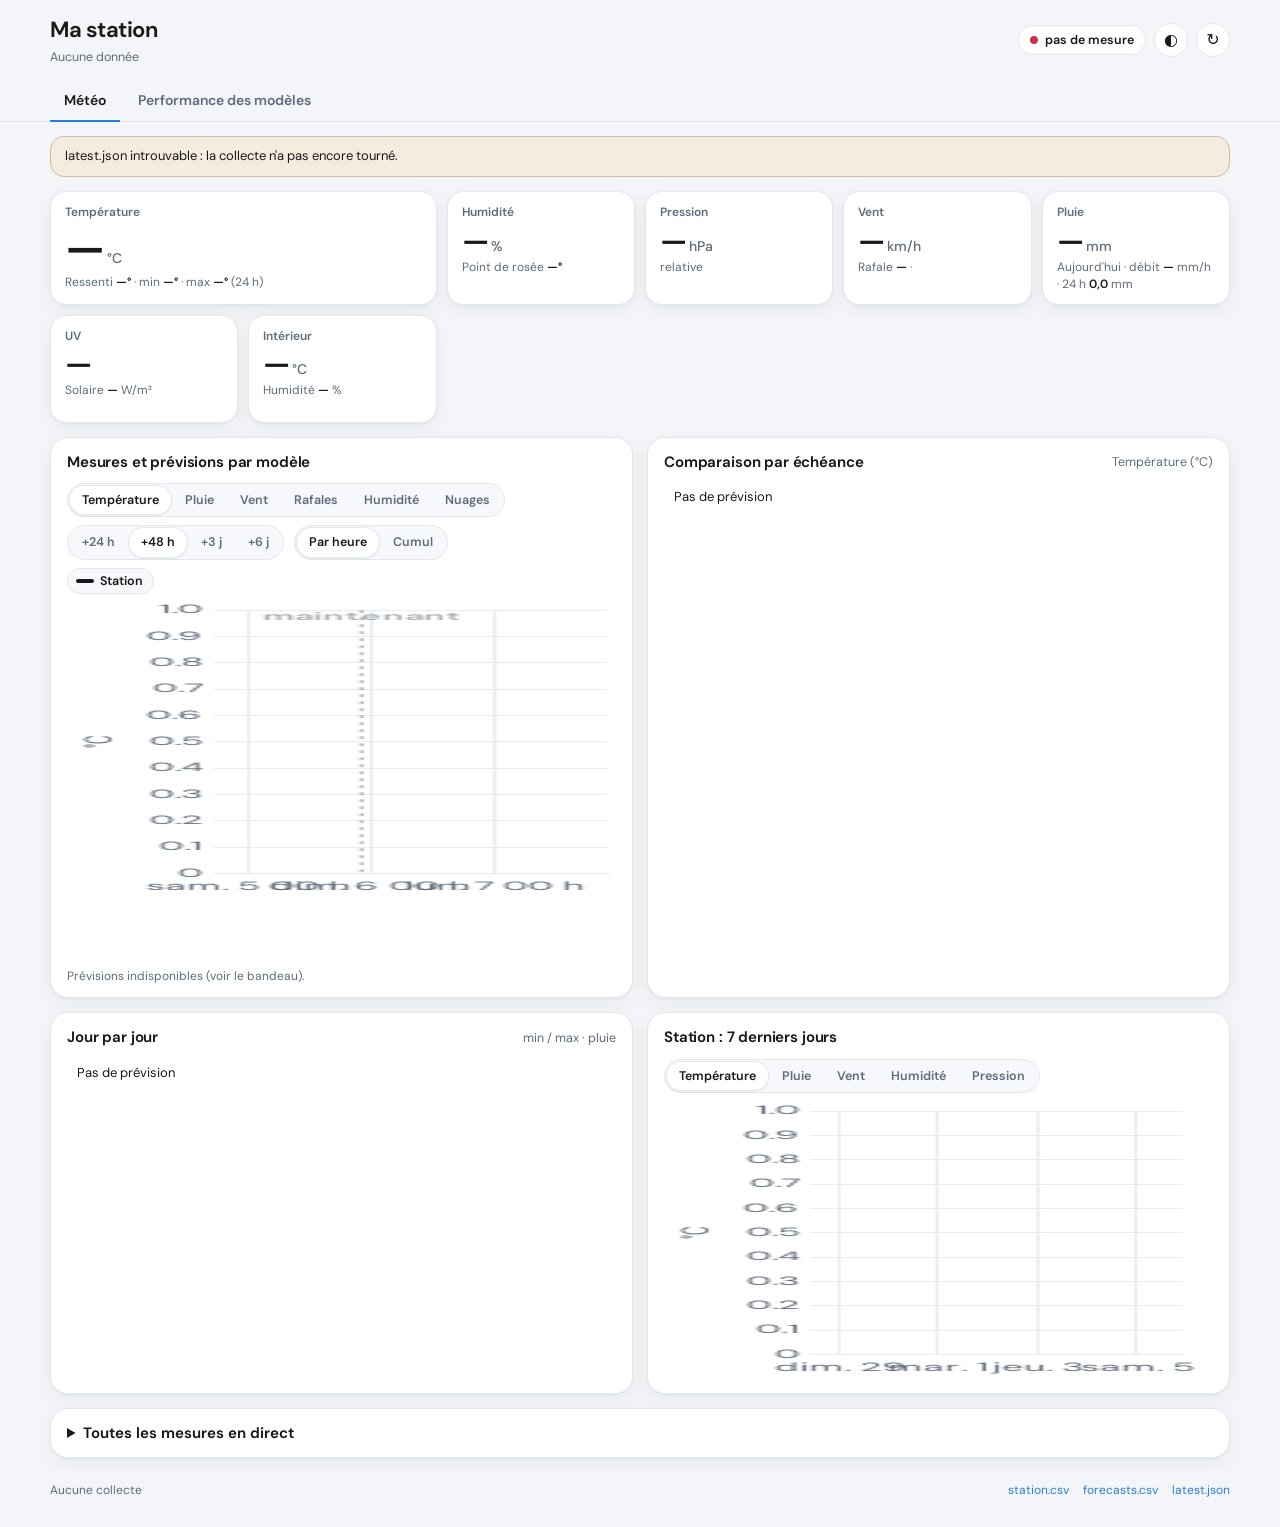
==== web/index.html @ ff3b0239 "Page web : station, prévisions par modèle et performance des modèles (v0.10.0) Collecte toutes les 3" ====
<!doctype html>
<html lang="fr">
<head>
<meta charset="utf-8">
<meta name="viewport" content="width=device-width, initial-scale=1">
<meta name="theme-color" content="#191919">
<title>Ecowidget · Station et modèles</title>
<link rel="stylesheet" href="style.css">
</head>
<body>
<header class="top">
  <div class="brand">
    <h1>Ma station</h1>
    <span class="sub" id="sub">chargement…</span>
  </div>
  <div class="tools">
    <span class="chip" id="age" title="Âge de la dernière mesure"><i class="dot"></i><span>—</span></span>
    <button class="icon-btn" id="theme" aria-label="Changer de thème" title="Clair / sombre / auto">◐</button>
    <button class="icon-btn" id="reload" aria-label="Actualiser" title="Actualiser">↻</button>
  </div>
</header>

<nav class="tabs" role="tablist">
  <button role="tab" id="tab-wx" aria-selected="true" aria-controls="view-wx">Météo</button>
  <button role="tab" id="tab-perf" aria-selected="false" aria-controls="view-perf">Performance des modèles</button>
</nav>

<main>
<!-- ───────────── Onglet Météo ───────────── -->
<section id="view-wx" role="tabpanel" aria-labelledby="tab-wx">
  <div id="notice" class="notice" hidden></div>

  <div class="kpis" id="kpis"></div>

  <div class="card">
    <div class="card-head">
      <h2>Mesures et prévisions par modèle</h2>
      <div class="seg" id="var-seg" role="group" aria-label="Grandeur"></div>
    </div>
    <div class="controls">
      <div class="seg" id="hz-seg" role="group" aria-label="Horizon">
        <button data-h="24">+24 h</button><button data-h="48" class="on">+48 h</button><button data-h="72">+3 j</button><button data-h="144">+6 j</button>
      </div>
      <div class="seg" id="mode-seg" role="group" aria-label="Affichage" hidden>
        <button data-m="hour" class="on">Par heure</button><button data-m="cum">Cumul</button>
      </div>
    </div>
    <div class="legend" id="legend" aria-label="Légende"></div>
    <div class="chart tall"><canvas id="c-main" role="img" aria-label="Graphique des mesures et des prévisions"></canvas></div>
    <p class="foot" id="main-foot"></p>
  </div>

  <div class="card">
    <div class="card-head"><h2>Comparaison par échéance</h2><span class="sub" id="tbl-sub"></span></div>
    <div class="scroll"><table class="tbl" id="t-lead"></table></div>
  </div>

  <div class="card">
    <div class="card-head"><h2>Jour par jour</h2><span class="sub">min / max · pluie</span></div>
    <div class="scroll"><table class="tbl" id="t-day"></table></div>
  </div>

  <div class="card">
    <div class="card-head"><h2>Station : 7 derniers jours</h2><div class="seg" id="hist-seg" role="group"></div></div>
    <div class="chart"><canvas id="c-hist" role="img" aria-label="Historique de la station"></canvas></div>
  </div>

  <details class="card raw">
    <summary>Toutes les mesures en direct</summary>
    <div class="scroll"><table class="tbl" id="t-raw"></table></div>
  </details>
</section>

<!-- ───────────── Onglet Performance ───────────── -->
<section id="view-perf" role="tabpanel" aria-labelledby="tab-perf" hidden>
  <div class="card">
    <div class="card-head">
      <h2>Qui prévoit le mieux ?</h2>
      <span class="sub" id="perf-span"></span>
    </div>
    <div class="controls wrap">
      <div class="seg" id="p-var" role="group" aria-label="Grandeur"><button data-v="temp" class="on">Température</button><button data-v="rain">Pluie</button></div>
      <div class="seg" id="p-ech" role="group" aria-label="Échéance"></div>
      <div class="seg" id="p-per" role="group" aria-label="Période">
        <button data-d="7">7 j</button><button data-d="30">30 j</button><button data-d="60" class="on">60 j</button><button data-d="9999">Tout</button>
      </div>
      <label class="check" id="tol-wrap" hidden><input type="checkbox" id="tol"> tolérance ±1 h</label>
    </div>
    <p class="verdict" id="verdict"></p>
    <div class="scroll"><table class="tbl rank" id="t-rank"></table></div>
    <p class="foot" id="rank-foot"></p>
  </div>

  <div class="card">
    <div class="card-head"><h2 id="pa-title">Au fil du temps</h2><div class="seg" id="p-met" role="group" aria-label="Indicateur"></div></div>
    <div class="legend" id="p-legend" aria-label="Légende"></div>
    <div class="chart"><canvas id="c-pa" role="img" aria-label="Évolution des performances"></canvas></div>
    <p class="foot" id="pa-foot"></p>
  </div>

  <div class="card">
    <div class="card-head"><h2 id="pb-title">—</h2></div>
    <div class="chart"><canvas id="c-pb" role="img" aria-label="Second graphique de performance"></canvas></div>
    <p class="foot" id="pb-foot"></p>
  </div>
</section>
</main>

<footer class="bottom">
  <span id="gen">—</span>
  <span class="links"><a href="data/station.csv" download>station.csv</a><a href="data/forecasts.csv" download>forecasts.csv</a><a href="data/latest.json" download>latest.json</a></span>
</footer>

<script src="vendor/chart.umd.js"></script>
<script src="app.js"></script>
</body>
</html>
---- web/style.css ----
@font-face { font-family: "DM Sans"; src: url("vendor/DMSans-Variable.ttf") format("truetype"); font-weight: 100 1000; font-display: swap; }

:root {
  color-scheme: light;
  --bg: #f3f5f8; --surface: #ffffff; --surface-2: #f6f8fb; --line: #e3e8ef; --grid: #e8ecf2;
  --tx: #191919; --t2: #5f6b7a; --accent: #257de0; --good: #0b8a3a; --warn: #b7791f; --bad: #c8374b;
  --obs: #191919;
  --s1: #257de0; --s2: #f47230; --s3: #00b894; --s4: #f2a600; --s5: #ee7fac; --s6: #008a17; --s7: #6a4ce2;
  --shadow: 0 1px 2px rgba(20,30,50,.05), 0 6px 20px rgba(20,30,50,.05);
}
@media (prefers-color-scheme: dark) {
  :root:where(:not([data-theme="light"])) {
    color-scheme: dark;
    --bg: #101214; --surface: #191919; --surface-2: #202326; --line: #2c3035; --grid: #2a2e33;
    --tx: #efefef; --t2: #9c9c9c; --accent: #338ced; --good: #3ccf6e; --warn: #e0a93b; --bad: #ff6b7d;
    --obs: #efefef;
    --s1: #338ced; --s2: #e76624; --s3: #00a888; --s4: #d28e05; --s5: #e24d8b; --s6: #0aac23; --s7: #9887ef;
    --shadow: 0 1px 2px rgba(0,0,0,.4), 0 8px 24px rgba(0,0,0,.25);
  }
}
:root[data-theme="dark"] {
  color-scheme: dark;
  --bg: #101214; --surface: #191919; --surface-2: #202326; --line: #2c3035; --grid: #2a2e33;
  --tx: #efefef; --t2: #9c9c9c; --accent: #338ced; --good: #3ccf6e; --warn: #e0a93b; --bad: #ff6b7d;
  --obs: #efefef;
  --s1: #338ced; --s2: #e76624; --s3: #00a888; --s4: #d28e05; --s5: #e24d8b; --s6: #0aac23; --s7: #9887ef;
  --shadow: 0 1px 2px rgba(0,0,0,.4), 0 8px 24px rgba(0,0,0,.25);
}

* { box-sizing: border-box; }
html { -webkit-text-size-adjust: 100%; }
body { margin: 0; background: var(--bg); color: var(--tx); font: 14px/1.45 "DM Sans", system-ui, -apple-system, "Segoe UI", Roboto, sans-serif; }
button { font: inherit; color: inherit; }
a { color: var(--accent); text-decoration: none; }
a:hover { text-decoration: underline; }

.top { display: flex; align-items: center; justify-content: space-between; gap: 12px; padding: 14px max(16px, calc((100vw - 1180px) / 2)) 6px; }
.brand h1 { margin: 0; font-size: 22px; letter-spacing: -.02em; font-weight: 650; }
.sub { color: var(--t2); font-size: 12.5px; }
.tools { display: flex; align-items: center; gap: 8px; }
.chip { white-space: nowrap; display: inline-flex; align-items: center; gap: 7px; padding: 5px 11px; border-radius: 999px; background: var(--surface); border: 1px solid var(--line); font-size: 12.5px; font-weight: 600; }
.dot { width: 8px; height: 8px; border-radius: 50%; background: var(--t2); }
.chip.ok .dot { background: var(--good); box-shadow: 0 0 0 3px color-mix(in srgb, var(--good) 22%, transparent); }
.chip.old .dot { background: var(--warn); }
.chip.bad .dot { background: var(--bad); }
.icon-btn { width: 34px; height: 34px; border-radius: 50%; border: 1px solid var(--line); background: var(--surface); cursor: pointer; font-size: 16px; line-height: 1; }
.icon-btn:hover { background: var(--surface-2); }

.tabs { display: flex; gap: 4px; padding: 8px max(16px, calc((100vw - 1180px) / 2)) 0; position: sticky; top: 0; z-index: 5; background: var(--bg); border-bottom: 1px solid var(--line); }
.tabs button { background: none; border: 0; padding: 10px 14px; cursor: pointer; font-weight: 600; color: var(--t2); border-bottom: 2px solid transparent; margin-bottom: -1px; }
.tabs button[aria-selected="true"] { color: var(--tx); border-bottom-color: var(--accent); }

main { padding: 14px max(16px, calc((100vw - 1180px) / 2)) 24px; display: grid; gap: 14px; }
section { display: grid; gap: 14px; min-width: 0; }
section[hidden] { display: none; }

.card { background: var(--surface); border: 1px solid var(--line); border-radius: 18px; padding: 14px 16px 12px; box-shadow: var(--shadow); min-width: 0; }
.card-head { display: flex; align-items: center; justify-content: space-between; gap: 10px; flex-wrap: wrap; margin-bottom: 8px; }
.card h2 { margin: 0; font-size: 15px; font-weight: 650; letter-spacing: -.01em; }
.notice { background: color-mix(in srgb, var(--warn) 14%, var(--surface)); border: 1px solid color-mix(in srgb, var(--warn) 40%, var(--line)); border-radius: 14px; padding: 10px 14px; font-size: 13px; }

.kpis { display: grid; grid-template-columns: repeat(auto-fill, minmax(168px, 1fr)); gap: 10px; }
.kpi { background: var(--surface); border: 1px solid var(--line); border-radius: 16px; padding: 12px 14px 10px; box-shadow: var(--shadow); position: relative; overflow: hidden; min-height: 108px; }
.kpi .lab { color: var(--t2); font-size: 12px; font-weight: 600; display: flex; justify-content: space-between; }
.kpi .val { font-size: 30px; font-weight: 650; letter-spacing: -.03em; margin-top: 2px; line-height: 1.1; }
.kpi .val small { font-size: 14px; font-weight: 500; color: var(--t2); margin-left: 3px; letter-spacing: 0; }
.kpi .det { color: var(--t2); font-size: 12px; margin-top: 2px; }
.kpi .det b { color: var(--tx); font-weight: 600; }
.kpi canvas { position: absolute; right: 8px; bottom: 6px; width: 84px; height: 30px; opacity: .9; }
.kpi.big { grid-column: span 2; }
.kpi.big .val { font-size: 44px; }
@media (max-width: 520px) { .kpi.big { grid-column: span 2; } }
.arrow { display: inline-block; transition: transform .3s; }

.seg { display: inline-flex; background: var(--surface-2); border: 1px solid var(--line); border-radius: 999px; padding: 2px; gap: 2px; flex-wrap: wrap; }
.seg button { border: 0; background: none; padding: 5px 12px; border-radius: 999px; cursor: pointer; font-size: 12.5px; font-weight: 600; color: var(--t2); }
.seg button.on { background: var(--surface); color: var(--tx); box-shadow: 0 0 0 1px var(--line), 0 1px 3px rgba(0,0,0,.12); }
.controls { display: flex; gap: 10px; align-items: center; margin: 2px 0 8px; }
.controls.wrap { flex-wrap: wrap; }
.check { font-size: 12.5px; color: var(--t2); display: inline-flex; gap: 6px; align-items: center; cursor: pointer; }

.legend { display: flex; flex-wrap: wrap; gap: 6px 10px; margin: 4px 0 6px; }
.legend button { display: inline-flex; align-items: center; gap: 6px; border: 1px solid var(--line); background: var(--surface-2); border-radius: 999px; padding: 3px 10px 3px 8px; cursor: pointer; font-size: 12.5px; font-weight: 600; }
.legend button i { width: 18px; height: 3px; border-radius: 2px; background: var(--c); display: inline-block; }
.legend button.off { opacity: .42; text-decoration: line-through; }
.legend button.fixed { cursor: default; }

.chart { position: relative; height: 280px; }
.chart.tall { height: 360px; }
.chart canvas { width: 100% !important; }
.foot { color: var(--t2); font-size: 12px; margin: 8px 0 0; }

.scroll { overflow-x: auto; -webkit-overflow-scrolling: touch; }
.tbl { border-collapse: collapse; width: 100%; font-variant-numeric: tabular-nums; font-size: 13px; }
.tbl th, .tbl td { padding: 7px 10px; text-align: right; border-bottom: 1px solid var(--line); white-space: nowrap; }
.tbl th:first-child, .tbl td:first-child { text-align: left; position: sticky; left: 0; background: var(--surface); }
.tbl thead th { color: var(--t2); font-size: 12px; font-weight: 600; }
.tbl tbody tr:last-child td { border-bottom: 0; }
.tbl .m { display: inline-flex; align-items: center; gap: 7px; font-weight: 600; }
.tbl .m i { width: 10px; height: 10px; border-radius: 3px; background: var(--c); }
.tbl td.best { color: var(--good); font-weight: 700; }
.tbl td.dim { color: var(--t2); }
.badge { font-size: 10.5px; font-weight: 700; padding: 1px 7px; border-radius: 999px; background: color-mix(in srgb, var(--accent) 16%, transparent); color: var(--accent); margin-left: 4px; }
.tbl tr.group td { background: var(--surface-2); color: var(--t2); font-size: 11.5px; font-weight: 700; text-transform: uppercase; letter-spacing: .04em; }
.tbl.rank td:first-child .rk { color: var(--t2); font-weight: 700; margin-right: 8px; display: inline-block; width: 14px; }

.verdict { margin: 4px 0 10px; font-size: 14.5px; }
.verdict b { font-weight: 700; }
.raw summary { cursor: pointer; font-weight: 650; font-size: 15px; }
.raw[open] summary { margin-bottom: 8px; }

.bottom { display: flex; justify-content: space-between; gap: 12px; flex-wrap: wrap; padding: 0 max(16px, calc((100vw - 1180px) / 2)) 28px; color: var(--t2); font-size: 12px; }
.links { display: flex; gap: 14px; }

@media (min-width: 900px) {
  #view-wx { grid-template-columns: 1fr 1fr; }
  #view-wx > .notice, #view-wx > .kpis, #view-wx > .card:nth-of-type(1), #view-wx > .raw { grid-column: 1 / -1; }
  #view-perf { grid-template-columns: 1fr 1fr; }
  #view-perf > .card:first-child { grid-column: 1 / -1; }
}
@media (max-width: 600px) {
  .chart.tall { height: 300px; }
  .kpi .val { font-size: 26px; }
  .kpi.big .val { font-size: 38px; }
}
@media (prefers-reduced-motion: reduce) { * { transition: none !important; } }
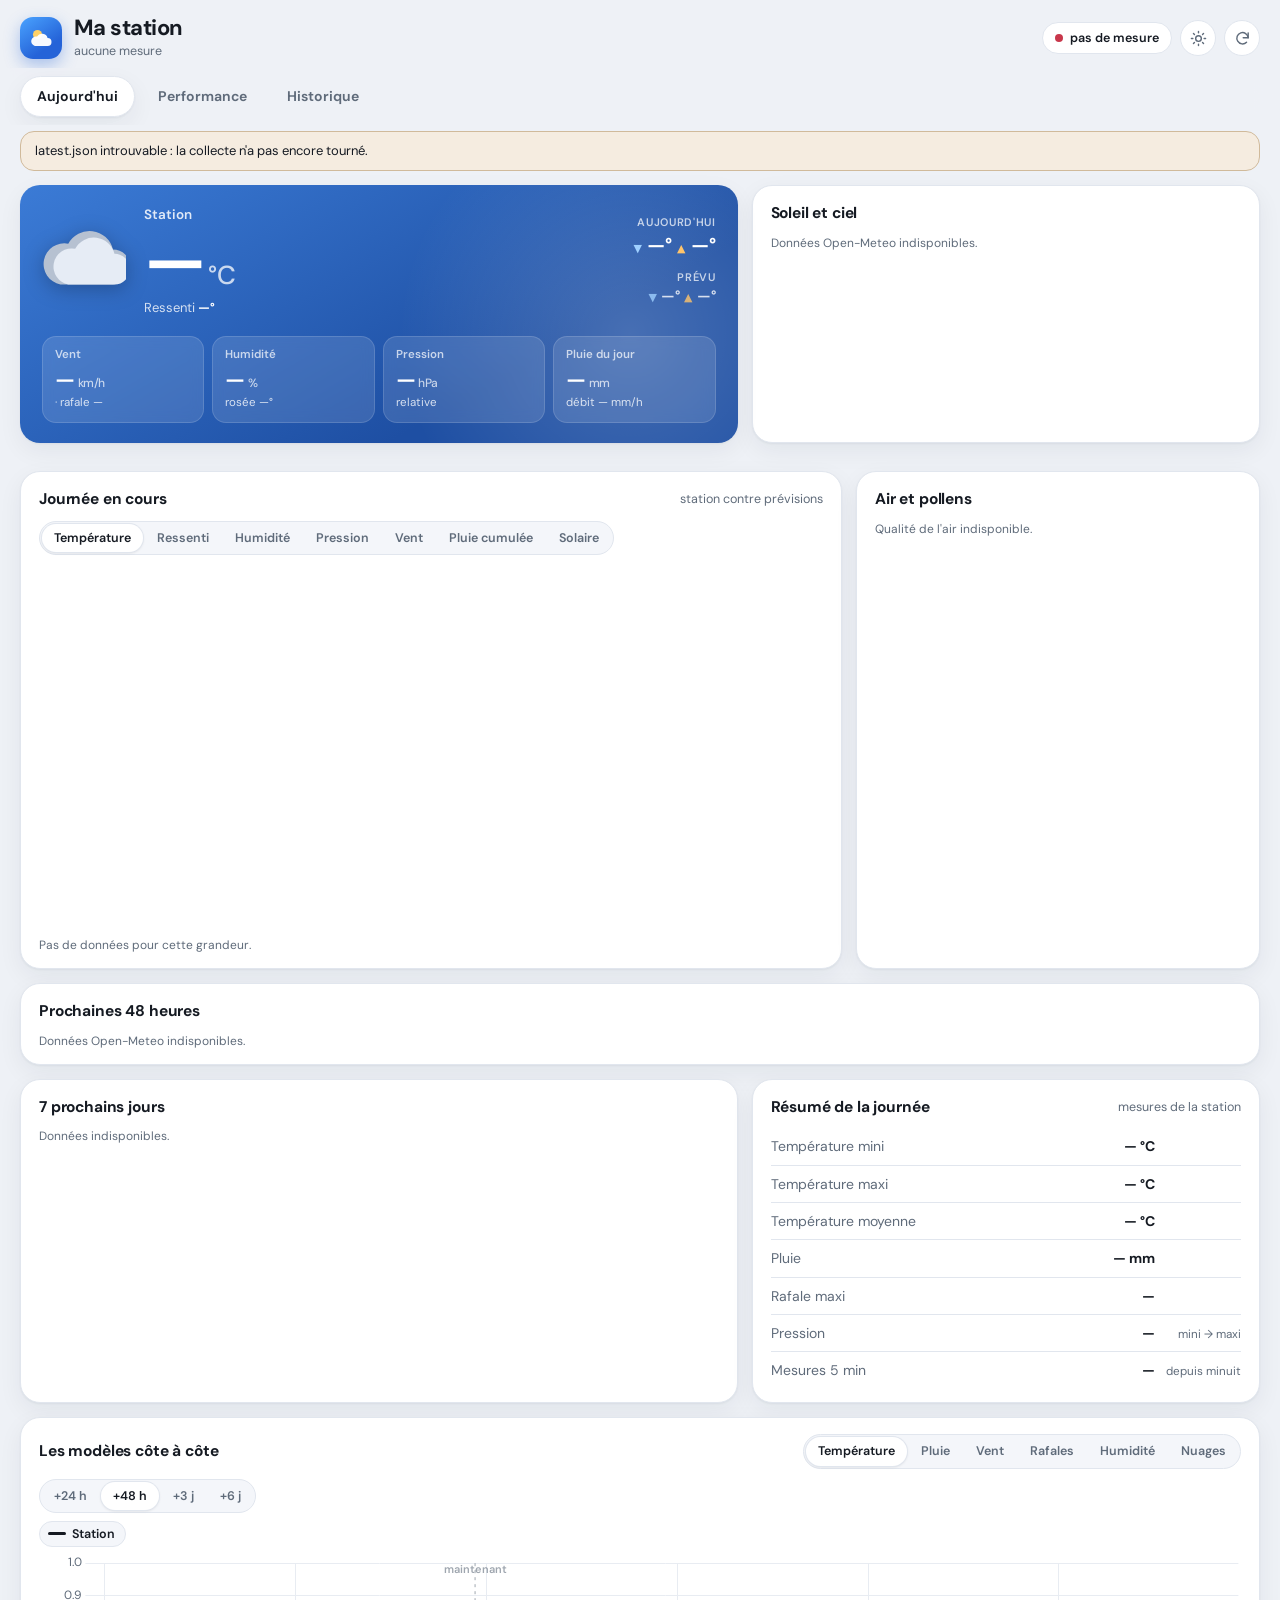
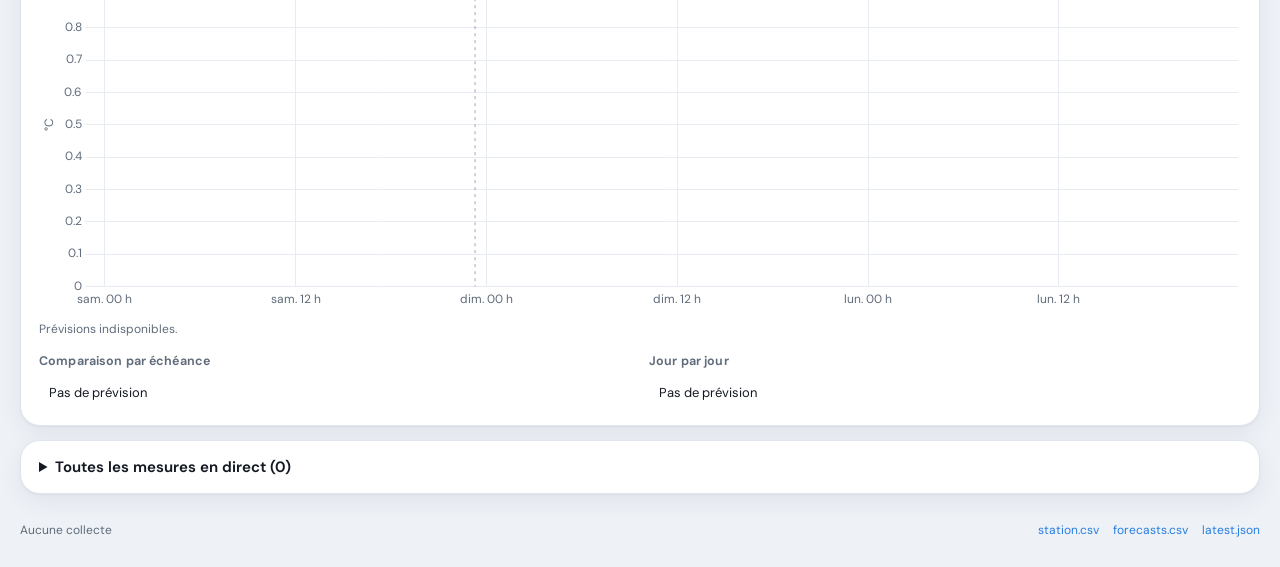
==== commit be890097: "Page web v2 : 3 onglets (Aujourd'hui, Performance, Historique) et collecte enrichie Open-Meteo compl" ====
--- a/web/index.html
+++ b/web/index.html
@@ -2,108 +2,36 @@
 <html lang="fr">
 <head>
 <meta charset="utf-8">
-<meta name="viewport" content="width=device-width, initial-scale=1">
-<meta name="theme-color" content="#191919">
-<title>Ecowidget · Station et modèles</title>
+<meta name="viewport" content="width=device-width, initial-scale=1, viewport-fit=cover">
+<meta name="theme-color" content="#101214">
+<title>Ma station · Météo</title>
+<link rel="icon" href="data:image/svg+xml,%3Csvg xmlns='http://www.w3.org/2000/svg' viewBox='0 0 32 32'%3E%3Crect width='32' height='32' rx='9' fill='%23338ced'/%3E%3Ccircle cx='12' cy='13' r='5' fill='%23ffd166'/%3E%3Cpath d='M9 23h14a4 4 0 0 0 0-8 6 6 0 0 0-11-1.5A4.5 4.5 0 0 0 9 23z' fill='%23fff'/%3E%3C/svg%3E">
 <link rel="stylesheet" href="style.css">
 </head>
 <body>
 <header class="top">
   <div class="brand">
-    <h1>Ma station</h1>
-    <span class="sub" id="sub">chargement…</span>
+    <span class="logo" aria-hidden="true"><svg viewBox="0 0 32 32" width="28" height="28"><circle cx="12" cy="12" r="5.2" fill="#ffd166"/><path d="M9 25h14.5a4.5 4.5 0 0 0 0-9 6.5 6.5 0 0 0-12-1.6A5.3 5.3 0 0 0 9 25z" fill="#fff" opacity=".96"/></svg></span>
+    <div><h1>Ma station</h1><span class="sub" id="sub">chargement…</span></div>
   </div>
   <div class="tools">
     <span class="chip" id="age" title="Âge de la dernière mesure"><i class="dot"></i><span>—</span></span>
-    <button class="icon-btn" id="theme" aria-label="Changer de thème" title="Clair / sombre / auto">◐</button>
-    <button class="icon-btn" id="reload" aria-label="Actualiser" title="Actualiser">↻</button>
+    <button class="icon-btn" id="theme" aria-label="Changer de thème" title="Clair / sombre / auto"><svg viewBox="0 0 24 24" width="17" height="17" fill="none" stroke="currentColor" stroke-width="2" stroke-linecap="round"><circle cx="12" cy="12" r="4"/><path d="M12 2v2M12 20v2M4.9 4.9l1.4 1.4M17.7 17.7l1.4 1.4M2 12h2M20 12h2M4.9 19.1l1.4-1.4M17.7 6.3l1.4-1.4"/></svg></button>
+    <button class="icon-btn" id="reload" aria-label="Actualiser" title="Actualiser"><svg viewBox="0 0 24 24" width="17" height="17" fill="none" stroke="currentColor" stroke-width="2" stroke-linecap="round" stroke-linejoin="round"><path d="M20 11a8 8 0 1 0-2.3 6.3"/><path d="M20 4v7h-7"/></svg></button>
   </div>
 </header>
 
-<nav class="tabs" role="tablist">
-  <button role="tab" id="tab-wx" aria-selected="true" aria-controls="view-wx">Météo</button>
-  <button role="tab" id="tab-perf" aria-selected="false" aria-controls="view-perf">Performance des modèles</button>
+<nav class="tabs" role="tablist" aria-label="Sections">
+  <button role="tab" id="tab-today" aria-selected="true" aria-controls="view-today">Aujourd'hui</button>
+  <button role="tab" id="tab-perf" aria-selected="false" aria-controls="view-perf">Performance</button>
+  <button role="tab" id="tab-hist" aria-selected="false" aria-controls="view-hist">Historique</button>
 </nav>
 
 <main>
-<!-- ───────────── Onglet Météo ───────────── -->
-<section id="view-wx" role="tabpanel" aria-labelledby="tab-wx">
   <div id="notice" class="notice" hidden></div>
-
-  <div class="kpis" id="kpis"></div>
-
-  <div class="card">
-    <div class="card-head">
-      <h2>Mesures et prévisions par modèle</h2>
-      <div class="seg" id="var-seg" role="group" aria-label="Grandeur"></div>
-    </div>
-    <div class="controls">
-      <div class="seg" id="hz-seg" role="group" aria-label="Horizon">
-        <button data-h="24">+24 h</button><button data-h="48" class="on">+48 h</button><button data-h="72">+3 j</button><button data-h="144">+6 j</button>
-      </div>
-      <div class="seg" id="mode-seg" role="group" aria-label="Affichage" hidden>
-        <button data-m="hour" class="on">Par heure</button><button data-m="cum">Cumul</button>
-      </div>
-    </div>
-    <div class="legend" id="legend" aria-label="Légende"></div>
-    <div class="chart tall"><canvas id="c-main" role="img" aria-label="Graphique des mesures et des prévisions"></canvas></div>
-    <p class="foot" id="main-foot"></p>
-  </div>
-
-  <div class="card">
-    <div class="card-head"><h2>Comparaison par échéance</h2><span class="sub" id="tbl-sub"></span></div>
-    <div class="scroll"><table class="tbl" id="t-lead"></table></div>
-  </div>
-
-  <div class="card">
-    <div class="card-head"><h2>Jour par jour</h2><span class="sub">min / max · pluie</span></div>
-    <div class="scroll"><table class="tbl" id="t-day"></table></div>
-  </div>
-
-  <div class="card">
-    <div class="card-head"><h2>Station : 7 derniers jours</h2><div class="seg" id="hist-seg" role="group"></div></div>
-    <div class="chart"><canvas id="c-hist" role="img" aria-label="Historique de la station"></canvas></div>
-  </div>
-
-  <details class="card raw">
-    <summary>Toutes les mesures en direct</summary>
-    <div class="scroll"><table class="tbl" id="t-raw"></table></div>
-  </details>
-</section>
-
-<!-- ───────────── Onglet Performance ───────────── -->
-<section id="view-perf" role="tabpanel" aria-labelledby="tab-perf" hidden>
-  <div class="card">
-    <div class="card-head">
-      <h2>Qui prévoit le mieux ?</h2>
-      <span class="sub" id="perf-span"></span>
-    </div>
-    <div class="controls wrap">
-      <div class="seg" id="p-var" role="group" aria-label="Grandeur"><button data-v="temp" class="on">Température</button><button data-v="rain">Pluie</button></div>
-      <div class="seg" id="p-ech" role="group" aria-label="Échéance"></div>
-      <div class="seg" id="p-per" role="group" aria-label="Période">
-        <button data-d="7">7 j</button><button data-d="30">30 j</button><button data-d="60" class="on">60 j</button><button data-d="9999">Tout</button>
-      </div>
-      <label class="check" id="tol-wrap" hidden><input type="checkbox" id="tol"> tolérance ±1 h</label>
-    </div>
-    <p class="verdict" id="verdict"></p>
-    <div class="scroll"><table class="tbl rank" id="t-rank"></table></div>
-    <p class="foot" id="rank-foot"></p>
-  </div>
-
-  <div class="card">
-    <div class="card-head"><h2 id="pa-title">Au fil du temps</h2><div class="seg" id="p-met" role="group" aria-label="Indicateur"></div></div>
-    <div class="legend" id="p-legend" aria-label="Légende"></div>
-    <div class="chart"><canvas id="c-pa" role="img" aria-label="Évolution des performances"></canvas></div>
-    <p class="foot" id="pa-foot"></p>
-  </div>
-
-  <div class="card">
-    <div class="card-head"><h2 id="pb-title">—</h2></div>
-    <div class="chart"><canvas id="c-pb" role="img" aria-label="Second graphique de performance"></canvas></div>
-    <p class="foot" id="pb-foot"></p>
-  </div>
-</section>
+  <section id="view-today" class="grid" role="tabpanel" aria-labelledby="tab-today"></section>
+  <section id="view-perf" class="grid" role="tabpanel" aria-labelledby="tab-perf" hidden></section>
+  <section id="view-hist" class="grid" role="tabpanel" aria-labelledby="tab-hist" hidden></section>
 </main>
 
 <footer class="bottom">
@@ -112,6 +40,10 @@
 </footer>
 
 <script src="vendor/chart.umd.js"></script>
-<script src="app.js"></script>
+<script src="core.js"></script>
+<script src="today.js"></script>
+<script src="perf.js"></script>
+<script src="history.js"></script>
+<script src="boot.js"></script>
 </body>
 </html>
--- a/web/style.css
+++ b/web/style.css
@@ -2,125 +2,204 @@
 
 :root {
   color-scheme: light;
-  --bg: #f3f5f8; --surface: #ffffff; --surface-2: #f6f8fb; --line: #e3e8ef; --grid: #e8ecf2;
-  --tx: #191919; --t2: #5f6b7a; --accent: #257de0; --good: #0b8a3a; --warn: #b7791f; --bad: #c8374b;
-  --obs: #191919;
+  --bg: #eef1f6; --surface: #ffffff; --surface-2: #f4f6fa; --line: #e1e6ee; --grid: #e8ecf2;
+  --tx: #151a22; --t2: #5f6b7a; --accent: #257de0; --good: #0b8a3a; --warn: #b7791f; --bad: #c8374b;
+  --obs: #151a22;
   --s1: #257de0; --s2: #f47230; --s3: #00b894; --s4: #f2a600; --s5: #ee7fac; --s6: #008a17; --s7: #6a4ce2;
-  --shadow: 0 1px 2px rgba(20,30,50,.05), 0 6px 20px rgba(20,30,50,.05);
+  --shadow: 0 1px 2px rgba(20,30,50,.05), 0 8px 24px rgba(20,30,50,.06);
+  --r: 20px;
 }
 @media (prefers-color-scheme: dark) {
   :root:where(:not([data-theme="light"])) {
     color-scheme: dark;
-    --bg: #101214; --surface: #191919; --surface-2: #202326; --line: #2c3035; --grid: #2a2e33;
-    --tx: #efefef; --t2: #9c9c9c; --accent: #338ced; --good: #3ccf6e; --warn: #e0a93b; --bad: #ff6b7d;
-    --obs: #efefef;
+    --bg: #0d0f12; --surface: #171a1e; --surface-2: #1f2328; --line: #2a2f35; --grid: #262b31;
+    --tx: #eef0f3; --t2: #98a1ad; --accent: #338ced; --good: #3ccf6e; --warn: #e0a93b; --bad: #ff6b7d; --obs: #f2f4f7;
     --s1: #338ced; --s2: #e76624; --s3: #00a888; --s4: #d28e05; --s5: #e24d8b; --s6: #0aac23; --s7: #9887ef;
-    --shadow: 0 1px 2px rgba(0,0,0,.4), 0 8px 24px rgba(0,0,0,.25);
+    --shadow: 0 1px 2px rgba(0,0,0,.4), 0 10px 30px rgba(0,0,0,.28);
   }
 }
 :root[data-theme="dark"] {
   color-scheme: dark;
-  --bg: #101214; --surface: #191919; --surface-2: #202326; --line: #2c3035; --grid: #2a2e33;
-  --tx: #efefef; --t2: #9c9c9c; --accent: #338ced; --good: #3ccf6e; --warn: #e0a93b; --bad: #ff6b7d;
-  --obs: #efefef;
+  --bg: #0d0f12; --surface: #171a1e; --surface-2: #1f2328; --line: #2a2f35; --grid: #262b31;
+  --tx: #eef0f3; --t2: #98a1ad; --accent: #338ced; --good: #3ccf6e; --warn: #e0a93b; --bad: #ff6b7d; --obs: #f2f4f7;
   --s1: #338ced; --s2: #e76624; --s3: #00a888; --s4: #d28e05; --s5: #e24d8b; --s6: #0aac23; --s7: #9887ef;
-  --shadow: 0 1px 2px rgba(0,0,0,.4), 0 8px 24px rgba(0,0,0,.25);
+  --shadow: 0 1px 2px rgba(0,0,0,.4), 0 10px 30px rgba(0,0,0,.28);
 }
 
 * { box-sizing: border-box; }
-html { -webkit-text-size-adjust: 100%; }
-body { margin: 0; background: var(--bg); color: var(--tx); font: 14px/1.45 "DM Sans", system-ui, -apple-system, "Segoe UI", Roboto, sans-serif; }
+html { -webkit-text-size-adjust: 100%; scroll-behavior: smooth; }
+body { margin: 0; background: var(--bg); color: var(--tx); font: 14px/1.45 "DM Sans", system-ui, -apple-system, "Segoe UI", Roboto, sans-serif; padding-bottom: env(safe-area-inset-bottom); }
 button { font: inherit; color: inherit; }
-a { color: var(--accent); text-decoration: none; }
-a:hover { text-decoration: underline; }
-
-.top { display: flex; align-items: center; justify-content: space-between; gap: 12px; padding: 14px max(16px, calc((100vw - 1180px) / 2)) 6px; }
-.brand h1 { margin: 0; font-size: 22px; letter-spacing: -.02em; font-weight: 650; }
+a { color: var(--accent); text-decoration: none; } a:hover { text-decoration: underline; }
+h3 { margin: 14px 0 6px; font-size: 12.5px; font-weight: 650; color: var(--t2); letter-spacing: .01em; }
+code { background: var(--surface-2); padding: 1px 6px; border-radius: 6px; font-size: 12.5px; }
+.dim { color: var(--t2); } small { color: var(--t2); }
+.lab { color: var(--t2); font-size: 12px; font-weight: 600; }
 .sub { color: var(--t2); font-size: 12.5px; }
+:root { --pad: max(16px, calc((100vw - 1240px) / 2)); }
+
+/* ───────── En-tête & onglets ───────── */
+.top { display: flex; align-items: center; justify-content: space-between; gap: 12px; padding: 16px var(--pad) 8px; padding-top: max(16px, env(safe-area-inset-top)); }
+.brand { display: flex; align-items: center; gap: 12px; min-width: 0; }
+.brand h1 { margin: 0; font-size: 22px; letter-spacing: -.025em; font-weight: 700; line-height: 1.1; }
+.brand > div { min-width: 0; } .brand .sub { display: block; margin-top: 2px; white-space: nowrap; overflow: hidden; text-overflow: ellipsis; }
+.logo { width: 42px; height: 42px; border-radius: 13px; display: grid; place-items: center; background: linear-gradient(145deg, #4aa3ff, #2563d8 70%); box-shadow: 0 6px 16px rgba(37,99,216,.35); flex: none; }
 .tools { display: flex; align-items: center; gap: 8px; }
-.chip { white-space: nowrap; display: inline-flex; align-items: center; gap: 7px; padding: 5px 11px; border-radius: 999px; background: var(--surface); border: 1px solid var(--line); font-size: 12.5px; font-weight: 600; }
+.chip { white-space: nowrap; display: inline-flex; align-items: center; gap: 7px; padding: 6px 12px; border-radius: 999px; background: var(--surface); border: 1px solid var(--line); font-size: 12.5px; font-weight: 600; }
 .dot { width: 8px; height: 8px; border-radius: 50%; background: var(--t2); }
 .chip.ok .dot { background: var(--good); box-shadow: 0 0 0 3px color-mix(in srgb, var(--good) 22%, transparent); }
-.chip.old .dot { background: var(--warn); }
-.chip.bad .dot { background: var(--bad); }
-.icon-btn { width: 34px; height: 34px; border-radius: 50%; border: 1px solid var(--line); background: var(--surface); cursor: pointer; font-size: 16px; line-height: 1; }
-.icon-btn:hover { background: var(--surface-2); }
-
-.tabs { display: flex; gap: 4px; padding: 8px max(16px, calc((100vw - 1180px) / 2)) 0; position: sticky; top: 0; z-index: 5; background: var(--bg); border-bottom: 1px solid var(--line); }
-.tabs button { background: none; border: 0; padding: 10px 14px; cursor: pointer; font-weight: 600; color: var(--t2); border-bottom: 2px solid transparent; margin-bottom: -1px; }
-.tabs button[aria-selected="true"] { color: var(--tx); border-bottom-color: var(--accent); }
-
-main { padding: 14px max(16px, calc((100vw - 1180px) / 2)) 24px; display: grid; gap: 14px; }
-section { display: grid; gap: 14px; min-width: 0; }
-section[hidden] { display: none; }
-
-.card { background: var(--surface); border: 1px solid var(--line); border-radius: 18px; padding: 14px 16px 12px; box-shadow: var(--shadow); min-width: 0; }
-.card-head { display: flex; align-items: center; justify-content: space-between; gap: 10px; flex-wrap: wrap; margin-bottom: 8px; }
-.card h2 { margin: 0; font-size: 15px; font-weight: 650; letter-spacing: -.01em; }
+.chip.old .dot { background: var(--warn); } .chip.bad .dot { background: var(--bad); }
+.icon-btn { width: 36px; height: 36px; border-radius: 50%; border: 1px solid var(--line); background: var(--surface); cursor: pointer; display: grid; place-items: center; color: var(--t2); }
+.icon-btn:hover { background: var(--surface-2); color: var(--tx); }
+
+.tabs { display: flex; gap: 6px; padding: 8px var(--pad); position: sticky; top: 0; z-index: 10; background: color-mix(in srgb, var(--bg) 88%, transparent); backdrop-filter: blur(12px); -webkit-backdrop-filter: blur(12px); overflow-x: auto; scrollbar-width: none; }
+.tabs::-webkit-scrollbar { display: none; }
+.tabs button { background: none; border: 1px solid transparent; padding: 9px 16px; cursor: pointer; font-weight: 650; color: var(--t2); border-radius: 999px; white-space: nowrap; }
+.tabs button:hover { color: var(--tx); }
+.tabs button[aria-selected="true"] { color: var(--tx); background: var(--surface); border-color: var(--line); box-shadow: var(--shadow); }
+
+main { padding: 6px var(--pad) 28px; display: grid; gap: 14px; }
 .notice { background: color-mix(in srgb, var(--warn) 14%, var(--surface)); border: 1px solid color-mix(in srgb, var(--warn) 40%, var(--line)); border-radius: 14px; padding: 10px 14px; font-size: 13px; }
-
-.kpis { display: grid; grid-template-columns: repeat(auto-fill, minmax(168px, 1fr)); gap: 10px; }
-.kpi { background: var(--surface); border: 1px solid var(--line); border-radius: 16px; padding: 12px 14px 10px; box-shadow: var(--shadow); position: relative; overflow: hidden; min-height: 108px; }
-.kpi .lab { color: var(--t2); font-size: 12px; font-weight: 600; display: flex; justify-content: space-between; }
-.kpi .val { font-size: 30px; font-weight: 650; letter-spacing: -.03em; margin-top: 2px; line-height: 1.1; }
-.kpi .val small { font-size: 14px; font-weight: 500; color: var(--t2); margin-left: 3px; letter-spacing: 0; }
-.kpi .det { color: var(--t2); font-size: 12px; margin-top: 2px; }
-.kpi .det b { color: var(--tx); font-weight: 600; }
-.kpi canvas { position: absolute; right: 8px; bottom: 6px; width: 84px; height: 30px; opacity: .9; }
-.kpi.big { grid-column: span 2; }
-.kpi.big .val { font-size: 44px; }
-@media (max-width: 520px) { .kpi.big { grid-column: span 2; } }
+.grid { display: grid; grid-template-columns: repeat(12, minmax(0, 1fr)); gap: 14px; }
+.grid[hidden] { display: none; }
+.grid > * { grid-column: span 12; min-width: 0; }
+@media (min-width: 1000px) {
+  .grid > .s4 { grid-column: span 4; } .grid > .s5 { grid-column: span 5; } .grid > .s6 { grid-column: span 6; }
+  .grid > .s7 { grid-column: span 7; } .grid > .s8 { grid-column: span 8; }
+}
+
+/* ───────── Cartes ───────── */
+.card { background: var(--surface); border: 1px solid var(--line); border-radius: var(--r); padding: 16px 18px 14px; box-shadow: var(--shadow); min-width: 0; }
+.card-head { display: flex; align-items: center; justify-content: space-between; gap: 10px; flex-wrap: wrap; margin-bottom: 10px; }
+.card h2 { margin: 0; font-size: 15.5px; font-weight: 700; letter-spacing: -.01em; }
+.foot { color: var(--t2); font-size: 12px; margin: 8px 0 0; }
+.empty { color: var(--t2); text-align: center; padding: 40px 10px; margin: 0; }
+.verdict { margin: 4px 0 12px; font-size: 14.5px; } .verdict b { font-weight: 700; }
+.btn { border: 1px solid var(--line); background: var(--surface-2); border-radius: 999px; padding: 6px 14px; cursor: pointer; font-weight: 600; font-size: 12.5px; }
+.btn:hover { background: var(--surface); box-shadow: 0 0 0 1px var(--line); }
+.btn.wide { width: 100%; margin-top: 10px; border-radius: 12px; padding: 9px; }
+.spacer { flex: 1; }
+
+/* ───────── Héros ───────── */
+.hero { color: #fff; border: 0; position: relative; overflow: hidden; background: linear-gradient(150deg, #3b7bd6, #1e4fa3 70%); --t2: rgba(255,255,255,.72); padding: 20px 22px; display: flex; flex-direction: column; justify-content: space-between; gap: 18px; }
+.hero::after { content: ""; position: absolute; inset: -40% -20% auto auto; width: 70%; aspect-ratio: 1; background: radial-gradient(circle, rgba(255,255,255,.18), transparent 65%); pointer-events: none; }
+.hero[data-sky="night"] { background: linear-gradient(150deg, #1d2a4d, #0f1630 75%); }
+.hero[data-sky="cloud"] { background: linear-gradient(150deg, #5d7391, #38485f 75%); }
+.hero[data-sky="fog"] { background: linear-gradient(150deg, #7b8794, #4b5663 75%); }
+.hero[data-sky="rain"] { background: linear-gradient(150deg, #3d5775, #1d2d44 75%); }
+.hero[data-sky="snow"] { background: linear-gradient(150deg, #6f87a3, #3d516b 75%); }
+.hero[data-sky="storm"] { background: linear-gradient(150deg, #3f3d63, #1a1830 75%); }
+.hero[data-sky="sun"] { background: linear-gradient(150deg, #2f86e8, #1a55b8 75%); }
+.hero-top { display: flex; align-items: center; gap: 18px; position: relative; z-index: 1; flex-wrap: wrap; }
+.hero-ico svg { filter: drop-shadow(0 4px 10px rgba(0,0,0,.25)); }
+.hero-txt { display: flex; flex-direction: column; min-width: 0; }
+.eyebrow { font-size: 13.5px; font-weight: 600; color: rgba(255,255,255,.85); }
+.bigT { font-size: 68px; font-weight: 700; letter-spacing: -.045em; line-height: 1; margin: 2px 0 4px; }
+.bigT small { font-size: 26px; font-weight: 500; color: rgba(255,255,255,.75); margin-left: 4px; letter-spacing: 0; }
+.feel { font-size: 13px; color: rgba(255,255,255,.8); } .feel b { color: #fff; }
+.hero-mm { margin-left: auto; display: grid; gap: 10px; text-align: right; }
+.hero-mm .lab { display: block; font-size: 11px; text-transform: uppercase; letter-spacing: .06em; }
+.hero-mm .mm { font-size: 20px; font-weight: 650; font-variant-numeric: tabular-nums; } .hero-mm .mm.dim { font-size: 15px; opacity: .8; color: #fff; }
+.hero-mm i { font-style: normal; font-size: 11px; } .hero-mm .dn { color: #9fd0ff; } .hero-mm .up { color: #ffc46b; }
+.facts { display: grid; grid-template-columns: repeat(4, 1fr); gap: 8px; position: relative; z-index: 1; }
+.fact { background: rgba(255,255,255,.12); border: 1px solid rgba(255,255,255,.14); border-radius: 14px; padding: 10px 12px; display: flex; flex-direction: column; backdrop-filter: blur(6px); min-width: 0; }
+.fact .lab { font-size: 11.5px; } .fact .v { font-size: 22px; font-weight: 650; letter-spacing: -.02em; font-variant-numeric: tabular-nums; } .fact .v small { font-size: 12px; margin-left: 3px; font-weight: 500; }
+.fact .d { font-size: 11.5px; color: rgba(255,255,255,.8); white-space: nowrap; overflow: hidden; text-overflow: ellipsis; }
+.fact .arrow { vertical-align: -3px; }
+@media (max-width: 640px) { .facts { grid-template-columns: repeat(2, 1fr); } .bigT { font-size: 56px; } .hero-mm { margin-left: 0; text-align: left; grid-auto-flow: column; width: 100%; justify-content: space-between; } }
+
+/* ───────── Soleil ───────── */
+.sunarc { width: 100%; max-height: 150px; display: block; margin: 0 auto 4px; }
+.sunrow { display: flex; justify-content: space-between; text-align: left; margin: 0 6px 10px; } .sunrow b { display: block; font-size: 18px; font-variant-numeric: tabular-nums; } .sunrow .ctr { text-align: center; } .sunrow .rt { text-align: right; }
+.mini-grid { display: grid; grid-template-columns: 1fr 1fr; gap: 8px 14px; padding: 10px 0; border-top: 1px solid var(--line); } .mini-grid b { display: block; font-size: 15px; }
+.lays { border-top: 1px solid var(--line); padding-top: 10px; display: grid; gap: 6px; }
+.lay { display: grid; grid-template-columns: 110px 1fr 44px; gap: 10px; align-items: center; font-size: 12.5px; } .lay > span { color: var(--t2); } .lay b { text-align: right; font-variant-numeric: tabular-nums; }
+.bar { height: 7px; border-radius: 4px; background: var(--surface-2); overflow: hidden; } .bar i { display: block; height: 100%; border-radius: 4px; background: linear-gradient(90deg, var(--s1), color-mix(in srgb, var(--s1) 60%, #fff)); }
+.moonrow { display: flex; align-items: center; gap: 12px; border-top: 1px solid var(--line); margin-top: 10px; padding-top: 10px; } .moonrow b { display: block; } .moonrow .sub { display: block; }
+
+/* ───────── Tuiles ───────── */
+.kpis { display: grid; grid-template-columns: repeat(auto-fit, minmax(176px, 1fr)); gap: 12px; }
+.kpi { background: var(--surface); border: 1px solid var(--line); border-radius: 18px; padding: 13px 15px 11px; box-shadow: var(--shadow); position: relative; overflow: hidden; min-height: 112px; }
+.kpi .lab { display: flex; justify-content: space-between; }
+.kpi .val { font-size: 29px; font-weight: 700; letter-spacing: -.03em; margin-top: 3px; line-height: 1.1; font-variant-numeric: tabular-nums; color: var(--c, var(--tx)); }
+.kpi .val small { font-size: 13.5px; font-weight: 500; margin-left: 3px; letter-spacing: 0; }
+.kpi .det { color: var(--t2); font-size: 12px; margin-top: 3px; padding-right: 4px; position: relative; z-index: 1; }
+.kpi canvas { position: absolute; left: 0; right: 0; bottom: 0; width: 100%; height: 34px; opacity: .85; pointer-events: none; }
+.kpi:has(canvas) { padding-bottom: 38px; }
+.delta { font-weight: 700; } .delta.up { color: var(--s2); } .delta.dn { color: var(--s1); }
 .arrow { display: inline-block; transition: transform .3s; }
 
-.seg { display: inline-flex; background: var(--surface-2); border: 1px solid var(--line); border-radius: 999px; padding: 2px; gap: 2px; flex-wrap: wrap; }
-.seg button { border: 0; background: none; padding: 5px 12px; border-radius: 999px; cursor: pointer; font-size: 12.5px; font-weight: 600; color: var(--t2); }
+/* ───────── Contrôles ───────── */
+.seg { display: inline-flex; background: var(--surface-2); border: 1px solid var(--line); border-radius: 999px; padding: 2px; gap: 2px; flex-wrap: wrap; max-width: 100%; }
+.seg button { border: 0; background: none; padding: 5px 12px; border-radius: 999px; cursor: pointer; font-size: 12.5px; font-weight: 600; color: var(--t2); white-space: nowrap; }
+.seg button:hover { color: var(--tx); }
 .seg button.on { background: var(--surface); color: var(--tx); box-shadow: 0 0 0 1px var(--line), 0 1px 3px rgba(0,0,0,.12); }
 .controls { display: flex; gap: 10px; align-items: center; margin: 2px 0 8px; }
 .controls.wrap { flex-wrap: wrap; }
 .check { font-size: 12.5px; color: var(--t2); display: inline-flex; gap: 6px; align-items: center; cursor: pointer; }
-
-.legend { display: flex; flex-wrap: wrap; gap: 6px 10px; margin: 4px 0 6px; }
+.ctl { padding: 10px 14px; } .ctl .controls { margin: 0; }
+.legend { display: flex; flex-wrap: wrap; gap: 6px 8px; margin: 4px 0 6px; }
 .legend button { display: inline-flex; align-items: center; gap: 6px; border: 1px solid var(--line); background: var(--surface-2); border-radius: 999px; padding: 3px 10px 3px 8px; cursor: pointer; font-size: 12.5px; font-weight: 600; }
 .legend button i { width: 18px; height: 3px; border-radius: 2px; background: var(--c); display: inline-block; }
-.legend button.off { opacity: .42; text-decoration: line-through; }
-.legend button.fixed { cursor: default; }
-
-.chart { position: relative; height: 280px; }
-.chart.tall { height: 360px; }
+.legend button.off { opacity: .42; text-decoration: line-through; } .legend button.fixed { cursor: default; }
+
+.chart { position: relative; height: 270px; } .chart.tall { height: 360px; } .chart.sm { height: 190px; }
 .chart canvas { width: 100% !important; }
-.foot { color: var(--t2); font-size: 12px; margin: 8px 0 0; }
-
+.g2 { display: grid; grid-template-columns: minmax(0, 1fr); gap: 18px; } .g3 { display: grid; grid-template-columns: minmax(0, 1fr); gap: 14px; margin-top: 8px; }
+@media (min-width: 1000px) { .g2 { grid-template-columns: repeat(2, minmax(0, 1fr)); } .g3 { grid-template-columns: repeat(3, minmax(0, 1fr)); } }
+
+/* ───────── Prochaines heures ───────── */
+.hours-wrap { display: flex; gap: 6px; align-items: stretch; }
+.hours-legend { display: flex; flex-direction: column; justify-content: space-between; font-size: 11px; color: var(--t2); padding: 8px 4px 8px 0; text-align: right; font-weight: 600; flex: none; line-height: 1; width: 62px; }
+.hours-legend span { display: block; min-height: 14px; } .hours-legend span:nth-child(2) { min-height: 30px; }
+.hours { display: flex; gap: 2px; overflow-x: auto; scrollbar-width: thin; padding-bottom: 6px; flex: 1; -webkit-overflow-scrolling: touch; }
+.hr { flex: none; width: 52px; display: flex; flex-direction: column; align-items: center; gap: 2px; padding: 8px 2px; border-radius: 12px; font-size: 12px; font-variant-numeric: tabular-nums; }
+.hr.now { background: color-mix(in srgb, var(--accent) 14%, transparent); }
+.hr .t { color: var(--t2); font-weight: 600; font-size: 11.5px; } .hr b { font-size: 15px; } .hr .p { color: var(--s1); font-weight: 600; font-size: 11px; } .hr .r { color: var(--s1); font-size: 11px; } .hr .w { color: var(--t2); font-size: 11px; }
+.hday { flex: none; writing-mode: vertical-rl; transform: rotate(180deg); font-size: 11px; font-weight: 700; color: var(--t2); text-transform: uppercase; letter-spacing: .06em; padding: 0 6px; border-right: 1px solid var(--line); }
+
+/* ───────── 7 jours ───────── */
+.week { display: grid; }
+.dayrow { display: grid; grid-template-columns: 100px 34px minmax(0, 1fr) 82px 170px 74px; align-items: center; gap: 10px; padding: 9px 0; border-bottom: 1px solid var(--line); font-size: 13px; }
+.dayrow:last-child { border-bottom: 0; } .dayrow .dn { font-weight: 650; text-transform: capitalize; } .dayrow .cond { color: var(--t2); white-space: nowrap; overflow: hidden; text-overflow: ellipsis; }
+.dayrow .rn { text-align: right; color: var(--s1); font-variant-numeric: tabular-nums; } .dayrow .rn small { display: block; line-height: 1; } .dayrow .rn b { font-weight: 650; }
+.dayrow .rg { display: grid; grid-template-columns: 30px 1fr 30px; align-items: center; gap: 8px; font-variant-numeric: tabular-nums; } .dayrow .rg b:first-child { color: var(--t2); text-align: right; }
+.rgbar { position: relative; height: 7px; border-radius: 4px; background: var(--surface-2); } .rgbar i { position: absolute; top: 0; bottom: 0; border-radius: 4px; background: linear-gradient(90deg, #4aa3ff, #ffb347 70%, #ff7a45); }
+.dayrow .wd { text-align: right; color: var(--t2); font-variant-numeric: tabular-nums; }
+@media (max-width: 720px) { .dayrow { grid-template-columns: 84px 30px 1fr 54px; } .dayrow .cond, .dayrow .wd { display: none; } .dayrow .rg { grid-column: 1 / -1; } }
+
+/* ───────── Air, résumé ───────── */
+.aqi { display: flex; align-items: center; gap: 14px; } .aqi-v { font-size: 44px; font-weight: 700; letter-spacing: -.04em; min-width: 60px; } .aqi b { font-size: 16px; display: block; }
+.aqi-bar { position: relative; height: 8px; border-radius: 4px; margin: 10px 0 12px; background: linear-gradient(90deg, #2fbf71 0 17%, #9bd44a 17% 33%, #f2c200 33% 50%, #f08a24 50% 67%, #e5484d 67% 83%, #9b2c6f 83%); } .aqi-bar i { position: absolute; top: -4px; width: 4px; height: 16px; border-radius: 2px; background: var(--tx); box-shadow: 0 0 0 2px var(--surface); transform: translateX(-2px); }
+.pms { display: grid; grid-template-columns: repeat(4, 1fr); gap: 8px; } .pm { background: var(--surface-2); border-radius: 12px; padding: 8px 10px; } .pm b { font-size: 18px; display: block; font-variant-numeric: tabular-nums; } .pm small { font-size: 10.5px; }
+.sum { display: grid; } .sumrow { display: grid; grid-template-columns: 1fr auto 78px; gap: 8px; padding: 8px 0; border-bottom: 1px solid var(--line); align-items: baseline; } .sumrow:last-child { border-bottom: 0; } .sumrow span { color: var(--t2); } .sumrow b { font-variant-numeric: tabular-nums; } .sumrow small { text-align: right; }
+
+/* ───────── Tableaux ───────── */
 .scroll { overflow-x: auto; -webkit-overflow-scrolling: touch; }
+.tall-scroll { max-height: 640px; overflow-y: auto; }
 .tbl { border-collapse: collapse; width: 100%; font-variant-numeric: tabular-nums; font-size: 13px; }
-.tbl th, .tbl td { padding: 7px 10px; text-align: right; border-bottom: 1px solid var(--line); white-space: nowrap; }
-.tbl th:first-child, .tbl td:first-child { text-align: left; position: sticky; left: 0; background: var(--surface); }
-.tbl thead th { color: var(--t2); font-size: 12px; font-weight: 600; }
-.tbl tbody tr:last-child td { border-bottom: 0; }
-.tbl .m { display: inline-flex; align-items: center; gap: 7px; font-weight: 600; }
-.tbl .m i { width: 10px; height: 10px; border-radius: 3px; background: var(--c); }
+.tbl th, .tbl td { padding: 8px 10px; text-align: right; border-bottom: 1px solid var(--line); white-space: nowrap; }
+.tbl th:first-child, .tbl td:first-child { text-align: left; position: sticky; left: 0; background: var(--surface); z-index: 1; }
+.tbl thead th { color: var(--t2); font-size: 12px; font-weight: 600; position: sticky; top: 0; background: var(--surface); z-index: 2; } .tbl thead th:first-child { z-index: 3; }
+.tbl tbody tr:last-child td { border-bottom: 0; } .tbl tbody tr:hover td { background: var(--surface-2); }
+.tbl .m { display: inline-flex; align-items: center; gap: 7px; font-weight: 600; } .tbl .m i { width: 10px; height: 10px; border-radius: 3px; background: var(--c); }
 .tbl td.best { color: var(--good); font-weight: 700; }
-.tbl td.dim { color: var(--t2); }
-.badge { font-size: 10.5px; font-weight: 700; padding: 1px 7px; border-radius: 999px; background: color-mix(in srgb, var(--accent) 16%, transparent); color: var(--accent); margin-left: 4px; }
+.badge { font-size: 10.5px; font-weight: 700; padding: 1px 7px; border-radius: 999px; background: color-mix(in srgb, var(--accent) 16%, transparent); color: var(--accent); margin-left: 6px; }
 .tbl tr.group td { background: var(--surface-2); color: var(--t2); font-size: 11.5px; font-weight: 700; text-transform: uppercase; letter-spacing: .04em; }
-.tbl.rank td:first-child .rk { color: var(--t2); font-weight: 700; margin-right: 8px; display: inline-block; width: 14px; }
-
-.verdict { margin: 4px 0 10px; font-size: 14.5px; }
-.verdict b { font-weight: 700; }
-.raw summary { cursor: pointer; font-weight: 650; font-size: 15px; }
-.raw[open] summary { margin-bottom: 8px; }
-
-.bottom { display: flex; justify-content: space-between; gap: 12px; flex-wrap: wrap; padding: 0 max(16px, calc((100vw - 1180px) / 2)) 28px; color: var(--t2); font-size: 12px; }
+.tbl.rank .rk { color: var(--t2); font-weight: 700; margin-right: 8px; display: inline-block; width: 14px; }
+.tbl .bcol { width: 110px; padding-left: 0; } .mbar { display: block; height: 7px; border-radius: 4px; background: var(--surface-2); overflow: hidden; } .mbar i { display: block; height: 100%; border-radius: 4px; }
+.tbl.heat td { text-align: center; min-width: 52px; padding: 8px 6px; } .tbl.heat th { padding: 8px 6px; } .tbl.heat th { text-align: center; }
+.tbl.dense th, .tbl.dense td { padding: 6px 8px; } .tbl th.sortable { cursor: pointer; user-select: none; } .tbl th.sortable:hover, .tbl th.on { color: var(--tx); }
+.tbl .fcol { background: color-mix(in srgb, var(--accent) 5%, transparent); } .tbl .ok { color: var(--good); font-weight: 600; } .tbl .bad { color: var(--bad); font-weight: 600; }
+.raw summary { cursor: pointer; font-weight: 650; font-size: 15px; } .raw[open] summary { margin-bottom: 8px; }
+
+/* ───────── Historique ───────── */
+.recs { display: grid; } .rec { display: grid; grid-template-columns: 1fr auto 86px; gap: 8px; padding: 8px 0; border-bottom: 1px solid var(--line); align-items: baseline; } .rec:last-child { border-bottom: 0; } .rec span { color: var(--t2); } .rec b { font-variant-numeric: tabular-nums; } .rec small { text-align: right; }
+.calgrid { display: grid; grid-auto-flow: column; grid-auto-columns: 18px; justify-content: start; grid-template-rows: repeat(7, 18px); gap: 4px; overflow-x: auto; padding-bottom: 4px; } .cell { display: block; width: 18px; height: 18px; border-radius: 4px; background: var(--surface-2); } .cell.none { background: none; }
+.calleg { display: flex; align-items: center; gap: 8px; margin-top: 10px; font-size: 12px; color: var(--t2); } .calleg i { width: 120px; height: 8px; border-radius: 4px; }
+
+.bottom { display: flex; justify-content: space-between; gap: 12px; flex-wrap: wrap; padding: 0 var(--pad) 28px; color: var(--t2); font-size: 12px; }
 .links { display: flex; gap: 14px; }
-
-@media (min-width: 900px) {
-  #view-wx { grid-template-columns: 1fr 1fr; }
-  #view-wx > .notice, #view-wx > .kpis, #view-wx > .card:nth-of-type(1), #view-wx > .raw { grid-column: 1 / -1; }
-  #view-perf { grid-template-columns: 1fr 1fr; }
-  #view-perf > .card:first-child { grid-column: 1 / -1; }
-}
-@media (max-width: 600px) {
-  .chart.tall { height: 300px; }
-  .kpi .val { font-size: 26px; }
-  .kpi.big .val { font-size: 38px; }
-}
-@media (prefers-reduced-motion: reduce) { * { transition: none !important; } }
+@media (max-width: 600px) { .chart.tall { height: 300px; } .kpi .val { font-size: 25px; } .card { padding: 14px; border-radius: 18px; } .kpis { grid-template-columns: repeat(2, minmax(0, 1fr)); } .pms { grid-template-columns: repeat(2, 1fr); } .lay { grid-template-columns: 96px 1fr 40px; } .brand h1 { font-size: 19px; } }
+@media (prefers-reduced-motion: reduce) { * { transition: none !important; scroll-behavior: auto !important; } }
+[hidden] { display: none !important; }
